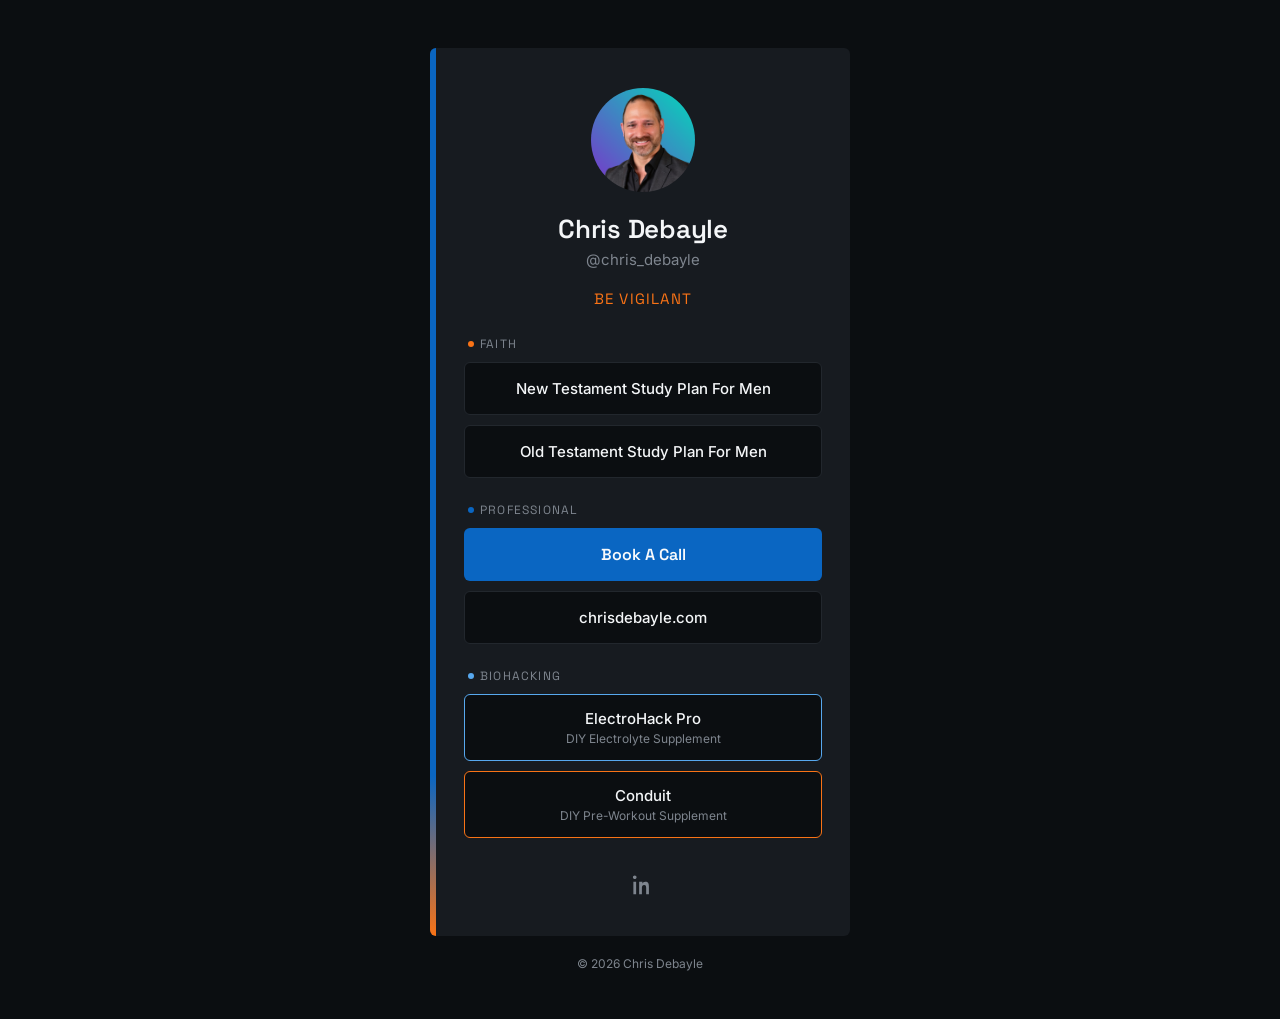
==== index.html @ 69defc25 "Add link-in-bio landing page Standalone static site (index.html + styles.css + assets) ready for Git" ====
<!DOCTYPE html>
<html lang="en">
<head>
<meta charset="utf-8">
<meta name="viewport" content="width=device-width, initial-scale=1">
<title>Chris Debayle</title>
<meta name="description" content="Chris Debayle — links to faith resources, professional booking, and biohacking projects.">

<meta property="og:title" content="Chris Debayle">
<meta property="og:description" content="Be Vigilant.">
<meta property="og:image" content="assets/profile.png">
<meta property="og:type" content="profile">
<meta name="twitter:card" content="summary">

<link rel="icon" type="image/png" href="assets/favicon.png">
<link rel="apple-touch-icon" href="assets/apple-touch-icon.png">

<link rel="preconnect" href="https://fonts.googleapis.com">
<link rel="preconnect" href="https://fonts.gstatic.com" crossorigin>
<link href="https://fonts.googleapis.com/css2?family=Inter:wght@400;500;600&family=Space+Grotesk:wght@600&display=swap" rel="stylesheet">

<link rel="stylesheet" href="styles.css">
</head>
<body>

<div class="page">
  <div class="card">
    <div class="card__spine"></div>
    <div class="card__inner">

      <img class="profile-photo" src="assets/profile.png" alt="Chris Debayle">

      <div class="identity">
        <div class="identity__name">Chris Debayle</div>
        <div class="identity__handle">@chris_debayle</div>
      </div>

      <div class="tagline">Be Vigilant</div>

      <div class="groups">

        <div class="group">
          <div class="group__label">
            <span class="group__dot group__dot--faith"></span>
            <span class="group__title">Faith</span>
          </div>
          <a class="link" href="#" target="_blank" rel="noopener">New Testament Study Plan For Men</a>
          <a class="link" href="#" target="_blank" rel="noopener">Old Testament Study Plan For Men</a>
        </div>

        <div class="group">
          <div class="group__label">
            <span class="group__dot group__dot--professional"></span>
            <span class="group__title">Professional</span>
          </div>
          <a class="link link--primary" href="https://cal.com/chrisdebayle" target="_blank" rel="noopener">Book A Call</a>
          <a class="link" href="https://chrisdebayle.com" target="_blank" rel="noopener">chrisdebayle.com</a>
        </div>

        <div class="group">
          <div class="group__label">
            <span class="group__dot group__dot--biohacking"></span>
            <span class="group__title">Biohacking</span>
          </div>
          <a class="link link--stack link--accent-border" href="https://chrisdebayle.github.io/diy-formulations/formulations/electrohack-pro/" target="_blank" rel="noopener">
            <span class="link__title">ElectroHack Pro</span>
            <span class="link__subtitle">DIY Electrolyte Supplement</span>
          </a>
          <a class="link link--stack link--accent2-border" href="https://chrisdebayle.github.io/diy-formulations/formulations/conduit/" target="_blank" rel="noopener">
            <span class="link__title">Conduit</span>
            <span class="link__subtitle">DIY Pre-Workout Supplement</span>
          </a>
        </div>

      </div>

      <div class="socials">
        <a href="https://www.linkedin.com/in/chrisdebayle/" target="_blank" rel="noopener" aria-label="LinkedIn">
          <svg width="22" height="22" viewBox="0 0 24 24" fill="currentColor"><path d="M4.98 3.5C4.98 4.6 4.1 5.5 3 5.5S1 4.6 1 3.5 1.9 1.5 3 1.5s1.98.9 1.98 2zM1.5 8.5h3V22h-3V8.5zM8.5 8.5h2.87v1.84h.04c.4-.76 1.38-1.84 3.1-1.84 3.32 0 3.94 2.18 3.94 5.02V22h-3v-6.5c0-1.55-.03-3.55-2.16-3.55-2.17 0-2.5 1.7-2.5 3.44V22h-3V8.5z"></path></svg>
        </a>
      </div>

    </div>
  </div>

  <div class="footer">&copy; 2026 Chris Debayle</div>
</div>

</body>
</html>
---- styles.css ----
:root {
  --db-primary: #0a66c2;
  --db-accent: #f97316;
  --db-ground: #0b0e11;
  --db-card-dark: #171b20;
  --db-hair-2: #22272d;
  --db-ink-head: #f4f6f8;
  --db-muted-2: #7e858e;
  --db-link-dark: #57a8ee;
  --db-light: #f8fafc;
  --db-radius: 6px;
  --db-spine-w: 6px;
  --db-font-display: 'Space Grotesk', sans-serif;
  --db-font-body: 'Inter', -apple-system, BlinkMacSystemFont, sans-serif;
}

* {
  box-sizing: border-box;
}

body {
  margin: 0;
  background: var(--db-ground);
  min-height: 100vh;
  display: flex;
  justify-content: center;
  padding: 48px 16px;
  font-family: var(--db-font-body);
}

a {
  color: var(--db-link-dark);
}

a:hover {
  color: var(--db-accent);
}

.page {
  width: 100%;
  max-width: 420px;
}

.card {
  position: relative;
  background: var(--db-card-dark);
  border-radius: var(--db-radius);
  overflow: hidden;
}

.card__spine {
  position: absolute;
  top: 0;
  left: 0;
  width: var(--db-spine-w);
  height: 100%;
  background: linear-gradient(180deg, var(--db-primary) 0%, var(--db-primary) 82%, var(--db-accent) 100%);
}

.card__inner {
  padding: 40px 28px 40px calc(var(--db-spine-w) + 28px);
  display: flex;
  flex-direction: column;
  align-items: center;
  gap: 20px;
  text-align: center;
}

.profile-photo {
  width: 104px;
  height: 104px;
  border-radius: 50%;
  object-fit: cover;
  display: block;
}

.identity {
  display: flex;
  flex-direction: column;
  gap: 4px;
  align-items: center;
}

.identity__name {
  font-family: var(--db-font-display);
  font-size: 26px;
  font-weight: 600;
  color: var(--db-ink-head);
  letter-spacing: -0.01em;
}

.identity__handle {
  font-size: 15px;
  color: var(--db-muted-2);
}

.tagline {
  font-family: var(--db-font-display);
  font-size: 15px;
  letter-spacing: 0.08em;
  text-transform: uppercase;
  color: var(--db-accent);
}

.groups {
  display: flex;
  flex-direction: column;
  gap: 12px;
  width: 100%;
  margin-top: 8px;
}

.group {
  display: flex;
  flex-direction: column;
  gap: 10px;
}

.group + .group {
  margin-top: 12px;
}

.group__label {
  display: flex;
  align-items: center;
  gap: 6px;
  padding-left: 4px;
}

.group__dot {
  width: 6px;
  height: 6px;
  border-radius: 50%;
  display: inline-block;
}

.group__dot--faith {
  background: var(--db-accent);
}

.group__dot--professional {
  background: var(--db-primary);
}

.group__dot--biohacking {
  background: var(--db-link-dark);
}

.group__title {
  font-family: var(--db-font-display);
  font-size: 12px;
  letter-spacing: 0.1em;
  text-transform: uppercase;
  color: var(--db-muted-2);
  text-align: left;
}

.link {
  display: flex;
  align-items: center;
  justify-content: center;
  width: 100%;
  padding: 16px 20px;
  background: var(--db-ground);
  color: var(--db-ink-head);
  font-size: 15px;
  font-weight: 500;
  text-decoration: none;
  border: 1px solid var(--db-hair-2);
  border-radius: var(--db-radius);
}

.link--primary {
  background: var(--db-primary);
  color: var(--db-light);
  font-family: var(--db-font-display);
  font-size: 16px;
  font-weight: 600;
  border: none;
}

.link--stack {
  flex-direction: column;
  gap: 3px;
  padding: 14px 20px;
}

.link--accent-border {
  border-color: var(--db-link-dark);
}

.link--accent2-border {
  border-color: var(--db-accent);
}

.link__title {
  font-size: 15px;
  font-weight: 500;
}

.link__subtitle {
  font-size: 12px;
  font-weight: 400;
  color: var(--db-muted-2);
}

.socials {
  display: flex;
  gap: 20px;
  margin-top: 16px;
}

.socials a {
  color: var(--db-muted-2);
  display: flex;
}

.footer {
  text-align: center;
  margin-top: 20px;
  font-size: 12px;
  color: var(--db-muted-2);
}
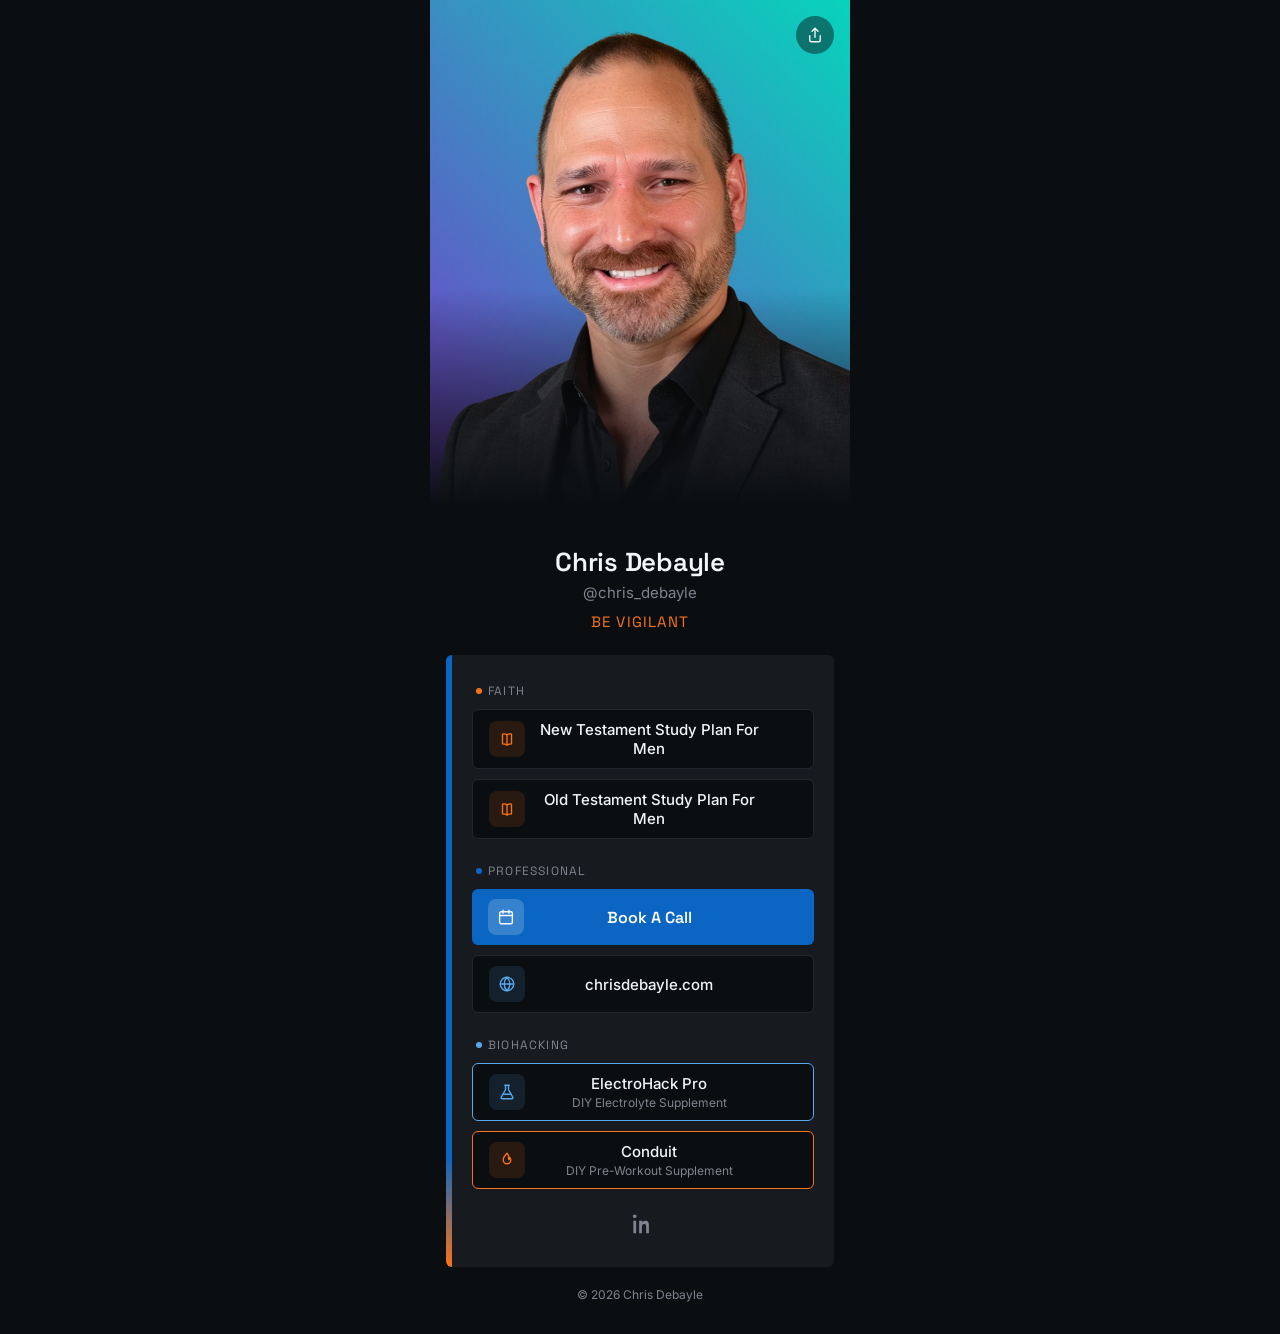
==== commit 6d0621cc: "Redesign toward full-bleed hero + thumbnail link rows Inspired by Skylar Lewis's and Patrick Bet-Dav" ====
--- a/index.html
+++ b/index.html
@@ -2,15 +2,19 @@
 <html lang="en">
 <head>
 <meta charset="utf-8">
-<meta name="viewport" content="width=device-width, initial-scale=1">
+<meta name="viewport" content="width=device-width, initial-scale=1, viewport-fit=cover">
+<meta name="theme-color" content="#0b0e11">
+<meta name="mobile-web-app-capable" content="yes">
+<meta name="apple-mobile-web-app-capable" content="yes">
+<meta name="apple-mobile-web-app-status-bar-style" content="black-translucent">
 <title>Chris Debayle</title>
 <meta name="description" content="Chris Debayle — links to faith resources, professional booking, and biohacking projects.">
 
 <meta property="og:title" content="Chris Debayle">
 <meta property="og:description" content="Be Vigilant.">
-<meta property="og:image" content="assets/profile.png">
+<meta property="og:image" content="assets/hero.jpg">
 <meta property="og:type" content="profile">
-<meta name="twitter:card" content="summary">
+<meta name="twitter:card" content="summary_large_image">
 
 <link rel="icon" type="image/png" href="assets/favicon.png">
 <link rel="apple-touch-icon" href="assets/apple-touch-icon.png">
@@ -24,18 +28,26 @@
 <body>
 
 <div class="page">
+
+  <div class="hero">
+    <img class="hero__photo" src="assets/hero.jpg" alt="Chris Debayle" width="768" height="960" fetchpriority="high">
+    <div class="hero__fade"></div>
+    <button class="share-btn" type="button" aria-label="Share this page" id="share-btn">
+      <svg width="18" height="18" viewBox="0 0 24 24" fill="none" stroke="currentColor" stroke-width="1.8" stroke-linecap="round" stroke-linejoin="round"><path d="M12 3v12M8 7l4-4 4 4"/><path d="M5 13v6a2 2 0 0 0 2 2h10a2 2 0 0 0 2-2v-6"/></svg>
+    </button>
+    <span class="toast" id="share-toast">Link copied</span>
+  </div>
+
+  <div class="identity">
+    <div class="identity__name">Chris Debayle</div>
+    <div class="identity__handle">@chris_debayle</div>
+  </div>
+
+  <div class="tagline">Be Vigilant</div>
+
   <div class="card">
     <div class="card__spine"></div>
     <div class="card__inner">
-
-      <img class="profile-photo" src="assets/profile.png" alt="Chris Debayle">
-
-      <div class="identity">
-        <div class="identity__name">Chris Debayle</div>
-        <div class="identity__handle">@chris_debayle</div>
-      </div>
-
-      <div class="tagline">Be Vigilant</div>
 
       <div class="groups">
 
@@ -44,8 +56,18 @@
             <span class="group__dot group__dot--faith"></span>
             <span class="group__title">Faith</span>
           </div>
-          <a class="link" href="#" target="_blank" rel="noopener">New Testament Study Plan For Men</a>
-          <a class="link" href="#" target="_blank" rel="noopener">Old Testament Study Plan For Men</a>
+          <a class="link" href="#" target="_blank" rel="noopener">
+            <span class="link__icon link__icon--faith">
+              <svg width="18" height="18" viewBox="0 0 24 24" fill="none" stroke="currentColor" stroke-width="1.8" stroke-linecap="round" stroke-linejoin="round"><path d="M12 6.5c-1.5-1-4-1.5-6-1v13c2 0 4.5.5 6 1.5 1.5-1 4-1.5 6-1.5V5.5c-2-.5-4.5 0-6 1z"/><path d="M12 6.5V20"/></svg>
+            </span>
+            <span class="link__content"><span class="link__title">New Testament Study Plan For Men</span></span>
+          </a>
+          <a class="link" href="#" target="_blank" rel="noopener">
+            <span class="link__icon link__icon--faith">
+              <svg width="18" height="18" viewBox="0 0 24 24" fill="none" stroke="currentColor" stroke-width="1.8" stroke-linecap="round" stroke-linejoin="round"><path d="M12 6.5c-1.5-1-4-1.5-6-1v13c2 0 4.5.5 6 1.5 1.5-1 4-1.5 6-1.5V5.5c-2-.5-4.5 0-6 1z"/><path d="M12 6.5V20"/></svg>
+            </span>
+            <span class="link__content"><span class="link__title">Old Testament Study Plan For Men</span></span>
+          </a>
         </div>
 
         <div class="group">
@@ -53,8 +75,18 @@
             <span class="group__dot group__dot--professional"></span>
             <span class="group__title">Professional</span>
           </div>
-          <a class="link link--primary" href="https://cal.com/chrisdebayle" target="_blank" rel="noopener">Book A Call</a>
-          <a class="link" href="https://chrisdebayle.com" target="_blank" rel="noopener">chrisdebayle.com</a>
+          <a class="link link--primary" href="https://cal.com/chrisdebayle" target="_blank" rel="noopener">
+            <span class="link__icon link__icon--on-primary">
+              <svg width="18" height="18" viewBox="0 0 24 24" fill="none" stroke="currentColor" stroke-width="1.8" stroke-linecap="round" stroke-linejoin="round"><rect x="3.5" y="5" width="17" height="16" rx="2"/><path d="M8 3v4M16 3v4M3.5 10h17"/></svg>
+            </span>
+            <span class="link__content"><span class="link__title">Book A Call</span></span>
+          </a>
+          <a class="link link--blue-hover" href="https://chrisdebayle.com" target="_blank" rel="noopener">
+            <span class="link__icon link__icon--professional">
+              <svg width="18" height="18" viewBox="0 0 24 24" fill="none" stroke="currentColor" stroke-width="1.8" stroke-linecap="round" stroke-linejoin="round"><circle cx="12" cy="12" r="9"/><path d="M3 12h18M12 3c2.5 2.5 3.8 5.8 3.8 9s-1.3 6.5-3.8 9c-2.5-2.5-3.8-5.8-3.8-9S9.5 5.5 12 3z"/></svg>
+            </span>
+            <span class="link__content"><span class="link__title">chrisdebayle.com</span></span>
+          </a>
         </div>
 
         <div class="group">
@@ -63,12 +95,22 @@
             <span class="group__title">Biohacking</span>
           </div>
           <a class="link link--stack link--accent-border" href="https://chrisdebayle.github.io/diy-formulations/formulations/electrohack-pro/" target="_blank" rel="noopener">
-            <span class="link__title">ElectroHack Pro</span>
-            <span class="link__subtitle">DIY Electrolyte Supplement</span>
+            <span class="link__icon link__icon--biohacking-a">
+              <svg width="18" height="18" viewBox="0 0 24 24" fill="none" stroke="currentColor" stroke-width="1.8" stroke-linecap="round" stroke-linejoin="round"><path d="M9 3h6M10 3v6l-5.5 9.5A1.5 1.5 0 0 0 5.8 21h12.4a1.5 1.5 0 0 0 1.3-2.5L14 9V3"/><path d="M7.5 15h9"/></svg>
+            </span>
+            <span class="link__content">
+              <span class="link__title">ElectroHack Pro</span>
+              <span class="link__subtitle">DIY Electrolyte Supplement</span>
+            </span>
           </a>
           <a class="link link--stack link--accent2-border" href="https://chrisdebayle.github.io/diy-formulations/formulations/conduit/" target="_blank" rel="noopener">
-            <span class="link__title">Conduit</span>
-            <span class="link__subtitle">DIY Pre-Workout Supplement</span>
+            <span class="link__icon link__icon--biohacking-b">
+              <svg width="18" height="18" viewBox="0 0 24 24" fill="none" stroke="currentColor" stroke-width="1.8" stroke-linecap="round" stroke-linejoin="round"><path d="M12 3c-3 3-5 6.2-5 9a5 5 0 0 0 10 0c0-1.3-.5-2.4-1.2-3.3.1 1.3-.4 2.3-1.3 2.8-.8-1.3-.3-3-.3-5.2C13.5 5 12 3 12 3z"/></svg>
+            </span>
+            <span class="link__content">
+              <span class="link__title">Conduit</span>
+              <span class="link__subtitle">DIY Pre-Workout Supplement</span>
+            </span>
           </a>
         </div>
 
@@ -86,5 +128,46 @@
   <div class="footer">&copy; 2026 Chris Debayle</div>
 </div>
 
+<script>
+  (function () {
+    var btn = document.getElementById('share-btn');
+    var toast = document.getElementById('share-toast');
+    var shownTimer;
+
+    function showToast(text) {
+      toast.textContent = text;
+      toast.classList.add('toast--visible');
+      clearTimeout(shownTimer);
+      shownTimer = setTimeout(function () {
+        toast.classList.remove('toast--visible');
+      }, 1800);
+    }
+
+    btn.addEventListener('click', async function () {
+      var shareData = {
+        title: document.title,
+        text: 'Be Vigilant.',
+        url: location.href
+      };
+      if (navigator.share) {
+        try {
+          await navigator.share(shareData);
+        } catch (err) {
+          /* user cancelled share sheet — no action needed */
+        }
+        return;
+      }
+      if (navigator.clipboard) {
+        try {
+          await navigator.clipboard.writeText(location.href);
+          showToast('Link copied');
+        } catch (err) {
+          showToast('Could not copy link');
+        }
+      }
+    });
+  })();
+</script>
+
 </body>
 </html>
--- a/styles.css
+++ b/styles.css
@@ -16,6 +16,11 @@
 
 * {
   box-sizing: border-box;
+  -webkit-tap-highlight-color: transparent;
+}
+
+html {
+  -webkit-text-size-adjust: 100%;
 }
 
 body {
@@ -24,8 +29,10 @@
   min-height: 100vh;
   display: flex;
   justify-content: center;
-  padding: 48px 16px;
+  padding: 0 max(0px, env(safe-area-inset-right)) max(32px, env(safe-area-inset-bottom))
+    max(0px, env(safe-area-inset-left));
   font-family: var(--db-font-body);
+  -webkit-font-smoothing: antialiased;
 }
 
 a {
@@ -40,12 +47,128 @@
   width: 100%;
   max-width: 420px;
 }
+
+/* ---- hero ---- */
+
+.hero {
+  position: relative;
+  padding-top: max(0px, env(safe-area-inset-top));
+  background: var(--db-ground);
+}
+
+.hero__photo {
+  display: block;
+  width: 100%;
+  height: auto;
+  aspect-ratio: 4 / 5;
+  object-fit: cover;
+  object-position: top center;
+}
+
+.hero__fade {
+  position: absolute;
+  left: 0;
+  right: 0;
+  bottom: 0;
+  height: 45%;
+  background: linear-gradient(180deg, transparent 0%, var(--db-ground) 92%);
+  pointer-events: none;
+}
+
+.share-btn {
+  position: absolute;
+  top: max(16px, env(safe-area-inset-top));
+  right: 16px;
+  width: 38px;
+  height: 38px;
+  border: none;
+  border-radius: 50%;
+  background: rgba(11, 14, 17, 0.45);
+  backdrop-filter: blur(6px);
+  -webkit-backdrop-filter: blur(6px);
+  color: var(--db-light);
+  display: flex;
+  align-items: center;
+  justify-content: center;
+  cursor: pointer;
+  padding: 0;
+  transition: transform 0.1s ease, background 0.15s ease;
+}
+
+.share-btn:hover {
+  background: rgba(11, 14, 17, 0.65);
+}
+
+.share-btn:active {
+  transform: scale(0.92);
+}
+
+.toast {
+  position: absolute;
+  bottom: 14px;
+  left: 50%;
+  transform: translate(-50%, 6px);
+  background: rgba(11, 14, 17, 0.85);
+  color: var(--db-light);
+  font-size: 12px;
+  font-weight: 500;
+  padding: 8px 14px;
+  border-radius: 999px;
+  opacity: 0;
+  pointer-events: none;
+  transition: opacity 0.2s ease, transform 0.2s ease;
+  white-space: nowrap;
+}
+
+.toast--visible {
+  opacity: 1;
+  transform: translate(-50%, 0);
+}
+
+/* ---- identity ---- */
+
+.identity {
+  display: flex;
+  flex-direction: column;
+  gap: 4px;
+  align-items: center;
+  text-align: center;
+  margin-top: 20px;
+  padding: 0 16px;
+}
+
+.identity__name {
+  font-family: var(--db-font-display);
+  font-size: 26px;
+  font-weight: 600;
+  color: var(--db-ink-head);
+  letter-spacing: -0.01em;
+}
+
+.identity__handle {
+  font-size: 15px;
+  color: var(--db-muted-2);
+}
+
+.tagline {
+  font-family: var(--db-font-display);
+  font-size: 15px;
+  letter-spacing: 0.08em;
+  text-transform: uppercase;
+  color: var(--db-accent);
+  text-align: center;
+  margin-top: 10px;
+  padding: 0 16px;
+}
+
+/* ---- card ---- */
 
 .card {
   position: relative;
   background: var(--db-card-dark);
   border-radius: var(--db-radius);
   overflow: hidden;
+  margin: 24px 16px 0;
 }
 
 .card__spine {
@@ -58,48 +181,12 @@
 }
 
 .card__inner {
-  padding: 40px 28px 40px calc(var(--db-spine-w) + 28px);
+  padding: 28px 20px 32px calc(var(--db-spine-w) + 20px);
   display: flex;
   flex-direction: column;
   align-items: center;
   gap: 20px;
   text-align: center;
-}
-
-.profile-photo {
-  width: 104px;
-  height: 104px;
-  border-radius: 50%;
-  object-fit: cover;
-  display: block;
-}
-
-.identity {
-  display: flex;
-  flex-direction: column;
-  gap: 4px;
-  align-items: center;
-}
-
-.identity__name {
-  font-family: var(--db-font-display);
-  font-size: 26px;
-  font-weight: 600;
-  color: var(--db-ink-head);
-  letter-spacing: -0.01em;
-}
-
-.identity__handle {
-  font-size: 15px;
-  color: var(--db-muted-2);
-}
-
-.tagline {
-  font-family: var(--db-font-display);
-  font-size: 15px;
-  letter-spacing: 0.08em;
-  text-transform: uppercase;
-  color: var(--db-accent);
 }
 
 .groups {
@@ -107,7 +194,6 @@
   flex-direction: column;
   gap: 12px;
   width: 100%;
-  margin-top: 8px;
 }
 
 .group {
@@ -155,12 +241,14 @@
   text-align: left;
 }
 
+/* ---- link rows ---- */
+
 .link {
   display: flex;
   align-items: center;
-  justify-content: center;
+  gap: 12px;
   width: 100%;
-  padding: 16px 20px;
+  padding: 10px 16px;
   background: var(--db-ground);
   color: var(--db-ink-head);
   font-size: 15px;
@@ -168,21 +256,75 @@
   text-decoration: none;
   border: 1px solid var(--db-hair-2);
   border-radius: var(--db-radius);
+  transition: transform 0.1s ease, opacity 0.1s ease;
+}
+
+.link:active {
+  transform: scale(0.98);
+  opacity: 0.85;
+}
+
+.link__icon {
+  flex-shrink: 0;
+  width: 36px;
+  height: 36px;
+  border-radius: 8px;
+  display: flex;
+  align-items: center;
+  justify-content: center;
+  background: rgba(255, 255, 255, 0.06);
+  color: var(--db-ink-head);
+}
+
+.link__icon--faith {
+  background: rgba(249, 115, 22, 0.12);
+  color: var(--db-accent);
+}
+
+.link__icon--professional {
+  background: rgba(87, 168, 238, 0.12);
+  color: var(--db-link-dark);
+}
+
+.link__icon--on-primary {
+  background: rgba(255, 255, 255, 0.18);
+  color: var(--db-light);
+}
+
+.link__icon--biohacking-a {
+  background: rgba(87, 168, 238, 0.12);
+  color: var(--db-link-dark);
+}
+
+.link__icon--biohacking-b {
+  background: rgba(249, 115, 22, 0.12);
+  color: var(--db-accent);
+}
+
+.link__content {
+  flex: 1;
+  min-width: 0;
+  text-align: center;
+  padding-right: 36px;
+  display: flex;
+  flex-direction: column;
+  gap: 2px;
 }
 
 .link--primary {
   background: var(--db-primary);
   color: var(--db-light);
+  border: none;
+}
+
+.link--primary .link__title {
   font-family: var(--db-font-display);
   font-size: 16px;
   font-weight: 600;
-  border: none;
 }
 
 .link--stack {
-  flex-direction: column;
-  gap: 3px;
-  padding: 14px 20px;
+  padding: 10px 16px;
 }
 
 .link--accent-border {
@@ -191,6 +333,12 @@
 
 .link--accent2-border {
   border-color: var(--db-accent);
+}
+
+.link--blue-hover:hover,
+.link--blue-hover:focus-visible {
+  color: var(--db-accent);
+  border-color: var(--db-primary);
 }
 
 .link__title {
@@ -207,7 +355,7 @@
 .socials {
   display: flex;
   gap: 20px;
-  margin-top: 16px;
+  margin-top: 4px;
 }
 
 .socials a {
@@ -218,6 +366,7 @@
 .footer {
   text-align: center;
   margin-top: 20px;
+  padding: 0 16px;
   font-size: 12px;
   color: var(--db-muted-2);
 }
